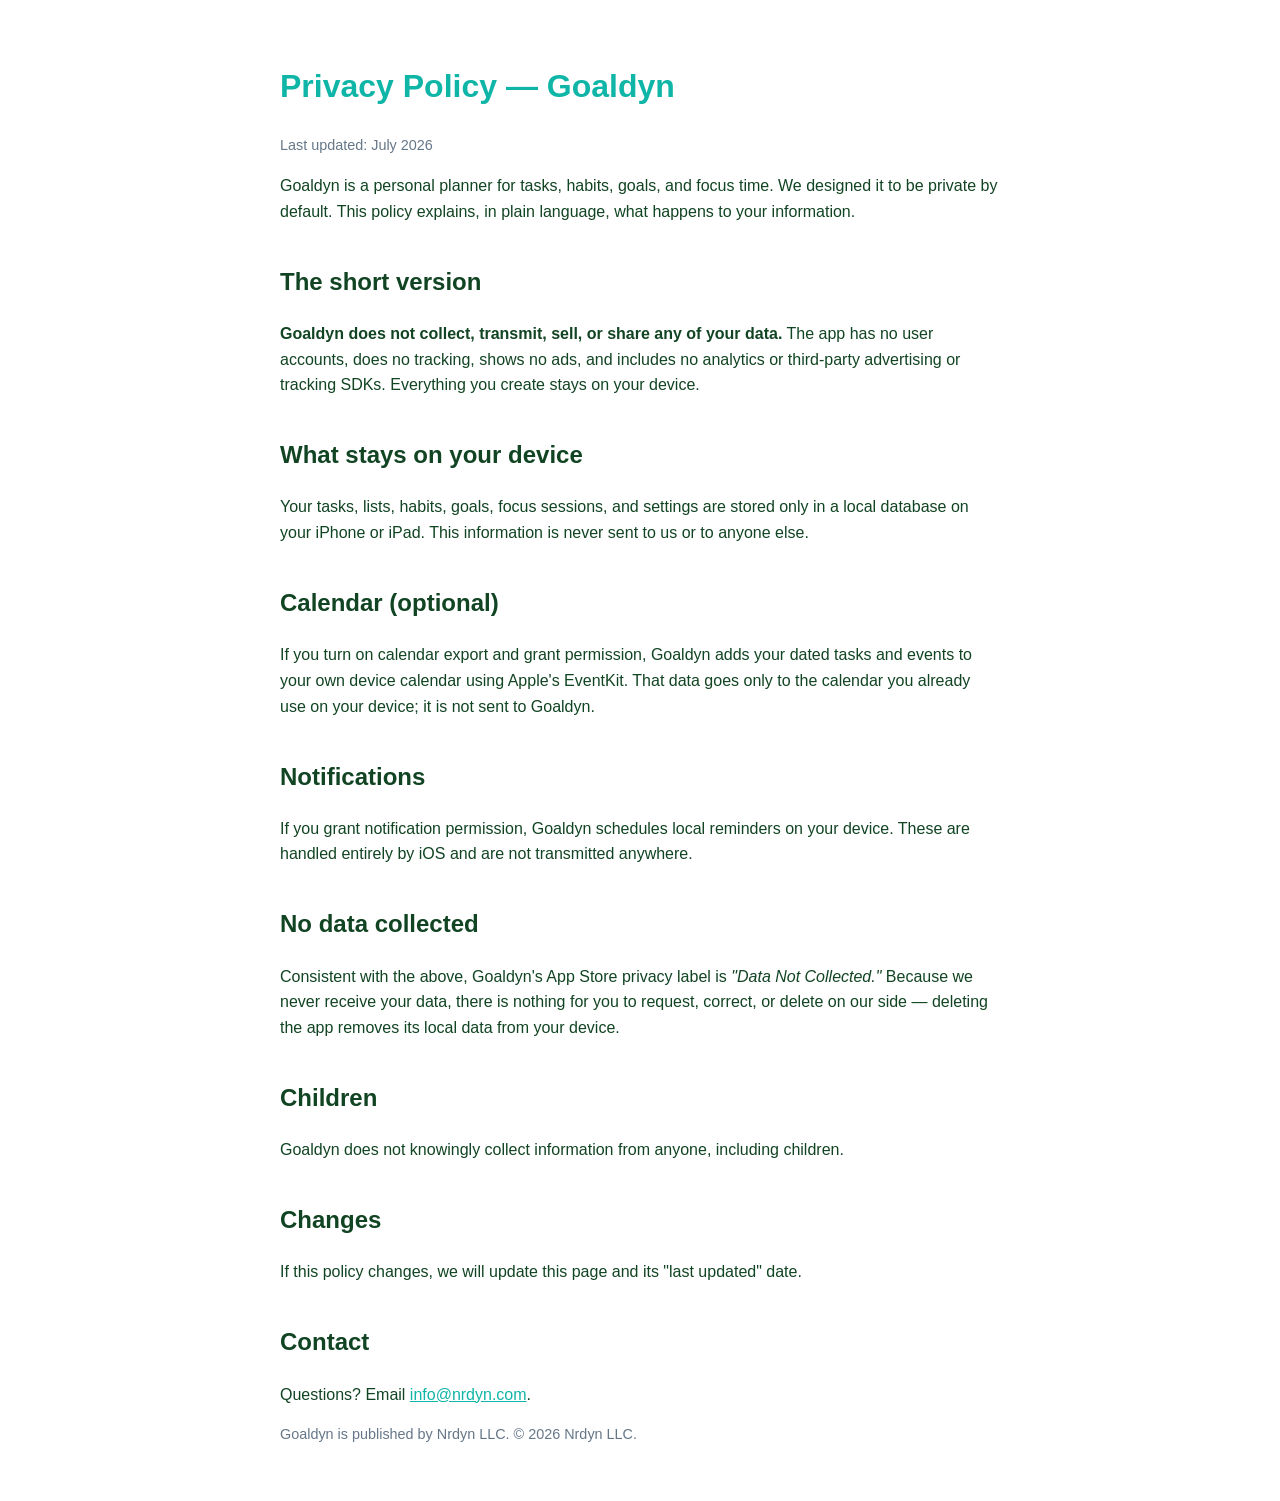
==== privacy.html @ a7f23d6b "Goaldyn legal + support pages" ====
<!doctype html>
<html lang="en">
<head>
<meta charset="utf-8">
<meta name="viewport" content="width=device-width, initial-scale=1">
<title>Goaldyn — Privacy Policy</title>
<style>
  :root { color-scheme: light dark; }
  body { font-family: -apple-system, BlinkMacSystemFont, "Segoe UI", Roboto, Helvetica, Arial, sans-serif;
    max-width: 720px; margin: 0 auto; padding: 40px 20px; line-height: 1.6; color: #142; }
  h1 { color: #0FB5A6; }
  h2 { margin-top: 1.6em; }
  a { color: #0FB5A6; }
  .muted { color: #678; font-size: 0.9em; }
  @media (prefers-color-scheme: dark) { body { color: #dfeeeb; background: #0b1413; } .muted { color: #8aa; } }
</style>
</head>
<body>
  <h1>Privacy Policy — Goaldyn</h1>
  <p class="muted">Last updated: July 2026</p>

  <p>Goaldyn is a personal planner for tasks, habits, goals, and focus time. We designed it to be
  private by default. This policy explains, in plain language, what happens to your information.</p>

  <h2>The short version</h2>
  <p><strong>Goaldyn does not collect, transmit, sell, or share any of your data.</strong> The app has
  no user accounts, does no tracking, shows no ads, and includes no analytics or third‑party
  advertising or tracking SDKs. Everything you create stays on your device.</p>

  <h2>What stays on your device</h2>
  <p>Your tasks, lists, habits, goals, focus sessions, and settings are stored only in a local
  database on your iPhone or iPad. This information is never sent to us or to anyone else.</p>

  <h2>Calendar (optional)</h2>
  <p>If you turn on calendar export and grant permission, Goaldyn adds your dated tasks and events to
  your own device calendar using Apple's EventKit. That data goes only to the calendar you already use
  on your device; it is not sent to Goaldyn.</p>

  <h2>Notifications</h2>
  <p>If you grant notification permission, Goaldyn schedules local reminders on your device. These are
  handled entirely by iOS and are not transmitted anywhere.</p>

  <h2>No data collected</h2>
  <p>Consistent with the above, Goaldyn's App Store privacy label is <em>"Data Not Collected."</em>
  Because we never receive your data, there is nothing for you to request, correct, or delete on our
  side — deleting the app removes its local data from your device.</p>

  <h2>Children</h2>
  <p>Goaldyn does not knowingly collect information from anyone, including children.</p>

  <h2>Changes</h2>
  <p>If this policy changes, we will update this page and its "last updated" date.</p>

  <h2>Contact</h2>
  <p>Questions? Email <a href="mailto:info@nrdyn.com">info@nrdyn.com</a>.</p>
  <p class="muted">Goaldyn is published by Nrdyn LLC. © 2026 Nrdyn LLC.</p>
</body>
</html>
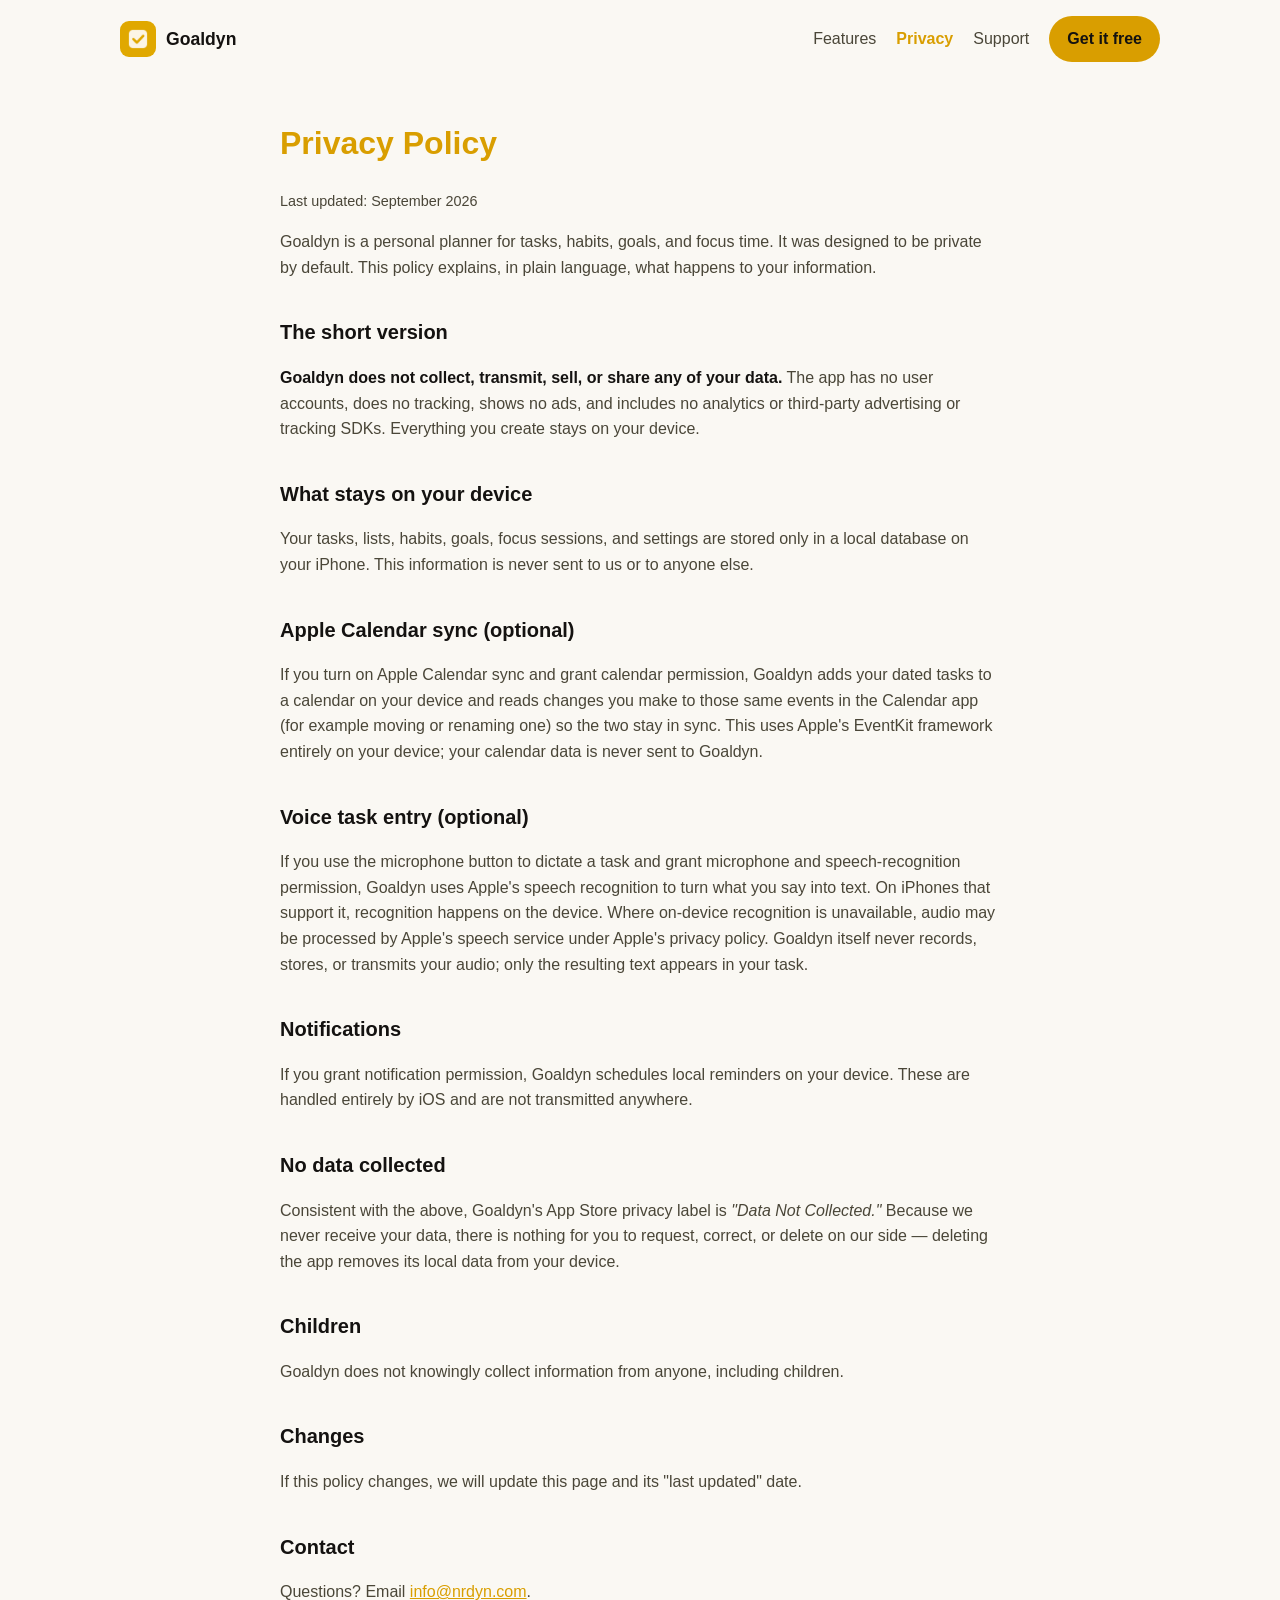
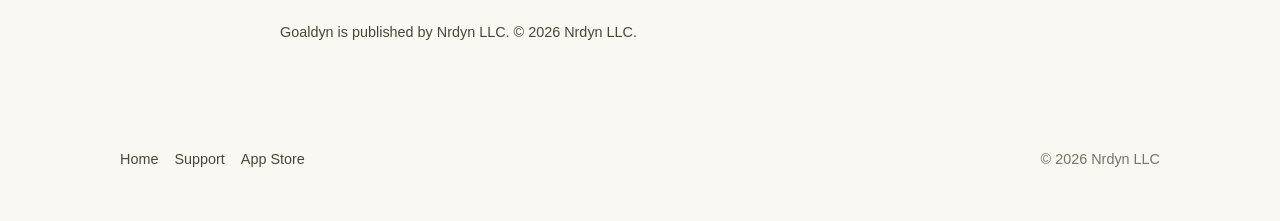
==== commit 20542390: "Landing page for the App Store launch + refreshed privacy/support - index.html: real landing page (h" ====
--- a/privacy.html
+++ b/privacy.html
@@ -3,38 +3,54 @@
 <head>
 <meta charset="utf-8">
 <meta name="viewport" content="width=device-width, initial-scale=1">
-<title>Goaldyn — Privacy Policy</title>
-<style>
-  :root { color-scheme: light dark; }
-  body { font-family: -apple-system, BlinkMacSystemFont, "Segoe UI", Roboto, Helvetica, Arial, sans-serif;
-    max-width: 720px; margin: 0 auto; padding: 40px 20px; line-height: 1.6; color: #142; }
-  h1 { color: #0FB5A6; }
-  h2 { margin-top: 1.6em; }
-  a { color: #0FB5A6; }
-  .muted { color: #678; font-size: 0.9em; }
-  @media (prefers-color-scheme: dark) { body { color: #dfeeeb; background: #0b1413; } .muted { color: #8aa; } }
-</style>
+<title>Privacy Policy — Goaldyn</title>
+<meta name="description" content="Goaldyn's privacy policy: the app collects no data. No account, no tracking, no ads — your tasks, habits, and goals stay on your iPhone.">
+<link rel="canonical" href="https://aldyn-nrdyn.github.io/goaldyn-pages/privacy.html">
+<meta name="theme-color" content="#E0A800">
+<link rel="icon" type="image/png" sizes="64x64" href="assets/favicon-64.png">
+<link rel="apple-touch-icon" href="assets/apple-touch-icon.png">
+<link rel="stylesheet" href="assets/site.css">
 </head>
 <body>
-  <h1>Privacy Policy — Goaldyn</h1>
-  <p class="muted">Last updated: July 2026</p>
+<div class="wrap">
+  <nav class="nav">
+    <a class="brand" href="index.html"><img src="assets/apple-touch-icon.png" alt="" width="36" height="36">Goaldyn</a>
+    <div class="nav-links">
+      <a href="index.html#features">Features</a>
+      <a href="privacy.html" aria-current="page">Privacy</a>
+      <a href="support.html">Support</a>
+      <a class="btn" href="https://apps.apple.com/us/app/goaldyn/id6793334193">Get it free</a>
+    </div>
+  </nav>
+</div>
+<main class="prose">
+  <h1>Privacy Policy</h1>
+  <p class="muted">Last updated: September 2026</p>
 
-  <p>Goaldyn is a personal planner for tasks, habits, goals, and focus time. We designed it to be
+  <p>Goaldyn is a personal planner for tasks, habits, goals, and focus time. It was designed to be
   private by default. This policy explains, in plain language, what happens to your information.</p>
 
   <h2>The short version</h2>
   <p><strong>Goaldyn does not collect, transmit, sell, or share any of your data.</strong> The app has
-  no user accounts, does no tracking, shows no ads, and includes no analytics or third‑party
+  no user accounts, does no tracking, shows no ads, and includes no analytics or third-party
   advertising or tracking SDKs. Everything you create stays on your device.</p>
 
   <h2>What stays on your device</h2>
   <p>Your tasks, lists, habits, goals, focus sessions, and settings are stored only in a local
-  database on your iPhone or iPad. This information is never sent to us or to anyone else.</p>
+  database on your iPhone. This information is never sent to us or to anyone else.</p>
 
-  <h2>Calendar (optional)</h2>
-  <p>If you turn on calendar export and grant permission, Goaldyn adds your dated tasks and events to
-  your own device calendar using Apple's EventKit. That data goes only to the calendar you already use
-  on your device; it is not sent to Goaldyn.</p>
+  <h2>Apple Calendar sync (optional)</h2>
+  <p>If you turn on Apple Calendar sync and grant calendar permission, Goaldyn adds your dated tasks
+  to a calendar on your device and reads changes you make to those same events in the Calendar app
+  (for example moving or renaming one) so the two stay in sync. This uses Apple's EventKit framework
+  entirely on your device; your calendar data is never sent to Goaldyn.</p>
+
+  <h2>Voice task entry (optional)</h2>
+  <p>If you use the microphone button to dictate a task and grant microphone and speech-recognition
+  permission, Goaldyn uses Apple's speech recognition to turn what you say into text. On iPhones
+  that support it, recognition happens on the device. Where on-device recognition is unavailable,
+  audio may be processed by Apple's speech service under Apple's privacy policy. Goaldyn itself
+  never records, stores, or transmits your audio; only the resulting text appears in your task.</p>
 
   <h2>Notifications</h2>
   <p>If you grant notification permission, Goaldyn schedules local reminders on your device. These are
@@ -54,5 +70,12 @@
   <h2>Contact</h2>
   <p>Questions? Email <a href="mailto:info@nrdyn.com">info@nrdyn.com</a>.</p>
   <p class="muted">Goaldyn is published by Nrdyn LLC. © 2026 Nrdyn LLC.</p>
+</main>
+<div class="wrap">
+  <footer>
+    <div><a href="index.html">Home</a><a href="support.html">Support</a><a href="https://apps.apple.com/us/app/goaldyn/id6793334193">App Store</a></div>
+    <div>© 2026 Nrdyn LLC</div>
+  </footer>
+</div>
 </body>
 </html>
--- a/assets/site.css
+++ b/assets/site.css
@@ -0,0 +1,82 @@
+/* Goaldyn site — one stylesheet shared by every page. Palette mirrors the app's golden theme
+   (icon gold #E0A800, accent #D99E00 light / #F5C542 dark, warm off-white paper, near-black ink). */
+:root {
+  color-scheme: light dark;
+  --gold: #E0A800; --accent: #D99E00; --accent-ink: #141210;
+  --bg: #FAF8F3; --surface: #FFFFFF; --ink: #141210; --ink-mid: #4A4638; --ink-soft: #7A7466;
+  --line: #EAE4D6; --radius: 18px; --max: 1080px;
+}
+@media (prefers-color-scheme: dark) {
+  :root { --accent: #F5C542; --bg: #141210; --surface: #1E1B17; --ink: #F5F1E8; --ink-mid: #C9C2B3; --ink-soft: #A69F90; --line: #2C2823; }
+}
+* { box-sizing: border-box; }
+html { scroll-behavior: smooth; }
+body { margin: 0; background: var(--bg); color: var(--ink); line-height: 1.6;
+  font-family: -apple-system, BlinkMacSystemFont, "SF Pro Text", "Segoe UI", Roboto, Helvetica, Arial, sans-serif;
+  -webkit-font-smoothing: antialiased; }
+a { color: var(--accent); }
+img { max-width: 100%; height: auto; display: block; }
+.wrap { max-width: var(--max); margin: 0 auto; padding: 0 20px; }
+.prose { max-width: 760px; margin: 0 auto; padding: 40px 20px 60px; }
+.prose h1 { color: var(--accent); font-size: 2rem; margin-top: 0; }
+.prose h2 { margin-top: 1.8em; font-size: 1.25rem; }
+.prose p, .prose li { color: var(--ink-mid); }
+.prose strong { color: var(--ink); }
+.muted { color: var(--ink-soft); font-size: 0.9em; }
+
+/* nav */
+.nav { display: flex; align-items: center; justify-content: space-between; gap: 16px; padding: 16px 0; }
+.brand { display: flex; align-items: center; gap: 10px; text-decoration: none; color: var(--ink); font-weight: 700; font-size: 1.1rem; }
+.brand img { width: 36px; height: 36px; border-radius: 9px; }
+.nav-links { display: flex; align-items: center; gap: 20px; }
+.nav-links a { color: var(--ink-mid); text-decoration: none; font-weight: 500; }
+.nav-links a:hover { color: var(--ink); }
+.nav-links a[aria-current="page"] { color: var(--accent); font-weight: 700; }
+.btn, .nav-links a.btn { display: inline-flex; align-items: center; justify-content: center; gap: 8px; min-height: 44px; padding: 10px 18px;
+  border-radius: 999px; background: var(--accent); color: var(--accent-ink); font-weight: 700; text-decoration: none; }
+.btn:hover { filter: brightness(1.05); }
+.badge img { height: 54px; width: auto; }
+.badge { display: inline-block; }
+
+/* hero */
+.hero { display: grid; grid-template-columns: 1.15fr 0.85fr; gap: 40px; align-items: center; padding: 48px 0 24px; }
+.hero h1 { font-size: clamp(2.4rem, 5vw, 3.6rem); line-height: 1.05; margin: 12px 0 8px; letter-spacing: -0.02em; }
+.hero .tag { font-size: 1.35rem; color: var(--ink-mid); margin: 0 0 18px; }
+.hero .sub { color: var(--ink-mid); max-width: 520px; margin: 0 0 26px; }
+.hero .cta { display: flex; align-items: center; gap: 18px; flex-wrap: wrap; }
+.hero .fine { color: var(--ink-soft); font-size: 0.9rem; margin-top: 12px; }
+.hero-icon { width: 96px; height: 96px; border-radius: 22px; box-shadow: 0 12px 30px rgba(0,0,0,.18); }
+.phone { border-radius: 40px; border: 10px solid #1a1814; box-shadow: 0 30px 60px rgba(0,0,0,.25); overflow: hidden; background: #000; max-width: 320px; margin: 0 auto; }
+.phone img { display: block; }
+
+/* sections */
+section { padding: 56px 0; }
+.eyebrow { text-transform: uppercase; letter-spacing: .12em; font-size: .78rem; color: var(--accent); font-weight: 700; }
+h2.title { font-size: clamp(1.7rem, 3.2vw, 2.3rem); margin: 6px 0 12px; letter-spacing: -0.01em; }
+.lede { color: var(--ink-mid); max-width: 640px; margin: 0 0 30px; }
+.grid { display: grid; grid-template-columns: repeat(3, 1fr); gap: 18px; }
+.card { background: var(--surface); border: 1px solid var(--line); border-radius: var(--radius); padding: 22px; }
+.card .ico { font-size: 1.6rem; margin-bottom: 8px; }
+.card h3 { margin: 0 0 6px; font-size: 1.08rem; }
+.card p { margin: 0; color: var(--ink-mid); font-size: .97rem; }
+.shots { display: grid; grid-auto-flow: column; grid-auto-columns: minmax(230px, 1fr); gap: 18px; overflow-x: auto; padding: 8px 4px 16px; scroll-snap-type: x mandatory; }
+.shot { scroll-snap-align: start; text-align: center; }
+.shot img { border-radius: 22px; border: 1px solid var(--line); box-shadow: 0 14px 30px rgba(0,0,0,.12); }
+.shot figcaption { margin-top: 10px; color: var(--ink-mid); font-size: .95rem; }
+.privacy { background: var(--surface); border: 1px solid var(--line); border-radius: var(--radius); padding: 32px; display: grid; grid-template-columns: 1fr 1fr; gap: 28px; align-items: center; }
+.privacy ul { margin: 0; padding-left: 18px; color: var(--ink-mid); }
+.cta-band { text-align: center; padding: 64px 20px; border-radius: var(--radius); background: linear-gradient(135deg, #E0A800, #C58C00); color: #141210; }
+.cta-band h2 { margin: 0 0 8px; font-size: 2rem; }
+.cta-band p { margin: 0 0 22px; opacity: .85; }
+footer { padding: 30px 0 50px; color: var(--ink-soft); font-size: .9rem; display: flex; justify-content: space-between; gap: 16px; flex-wrap: wrap; }
+footer a { color: var(--ink-mid); text-decoration: none; margin-right: 16px; }
+
+@media (max-width: 820px) {
+  .hero { grid-template-columns: 1fr; text-align: center; }
+  .hero .sub, .hero .cta { margin-left: auto; margin-right: auto; justify-content: center; }
+  .hero-icon { margin: 0 auto; }
+  .grid { grid-template-columns: 1fr 1fr; }
+  .privacy { grid-template-columns: 1fr; }
+  .nav-links a:not(.btn) { display: none; }
+}
+@media (max-width: 520px) { .grid { grid-template-columns: 1fr; } }
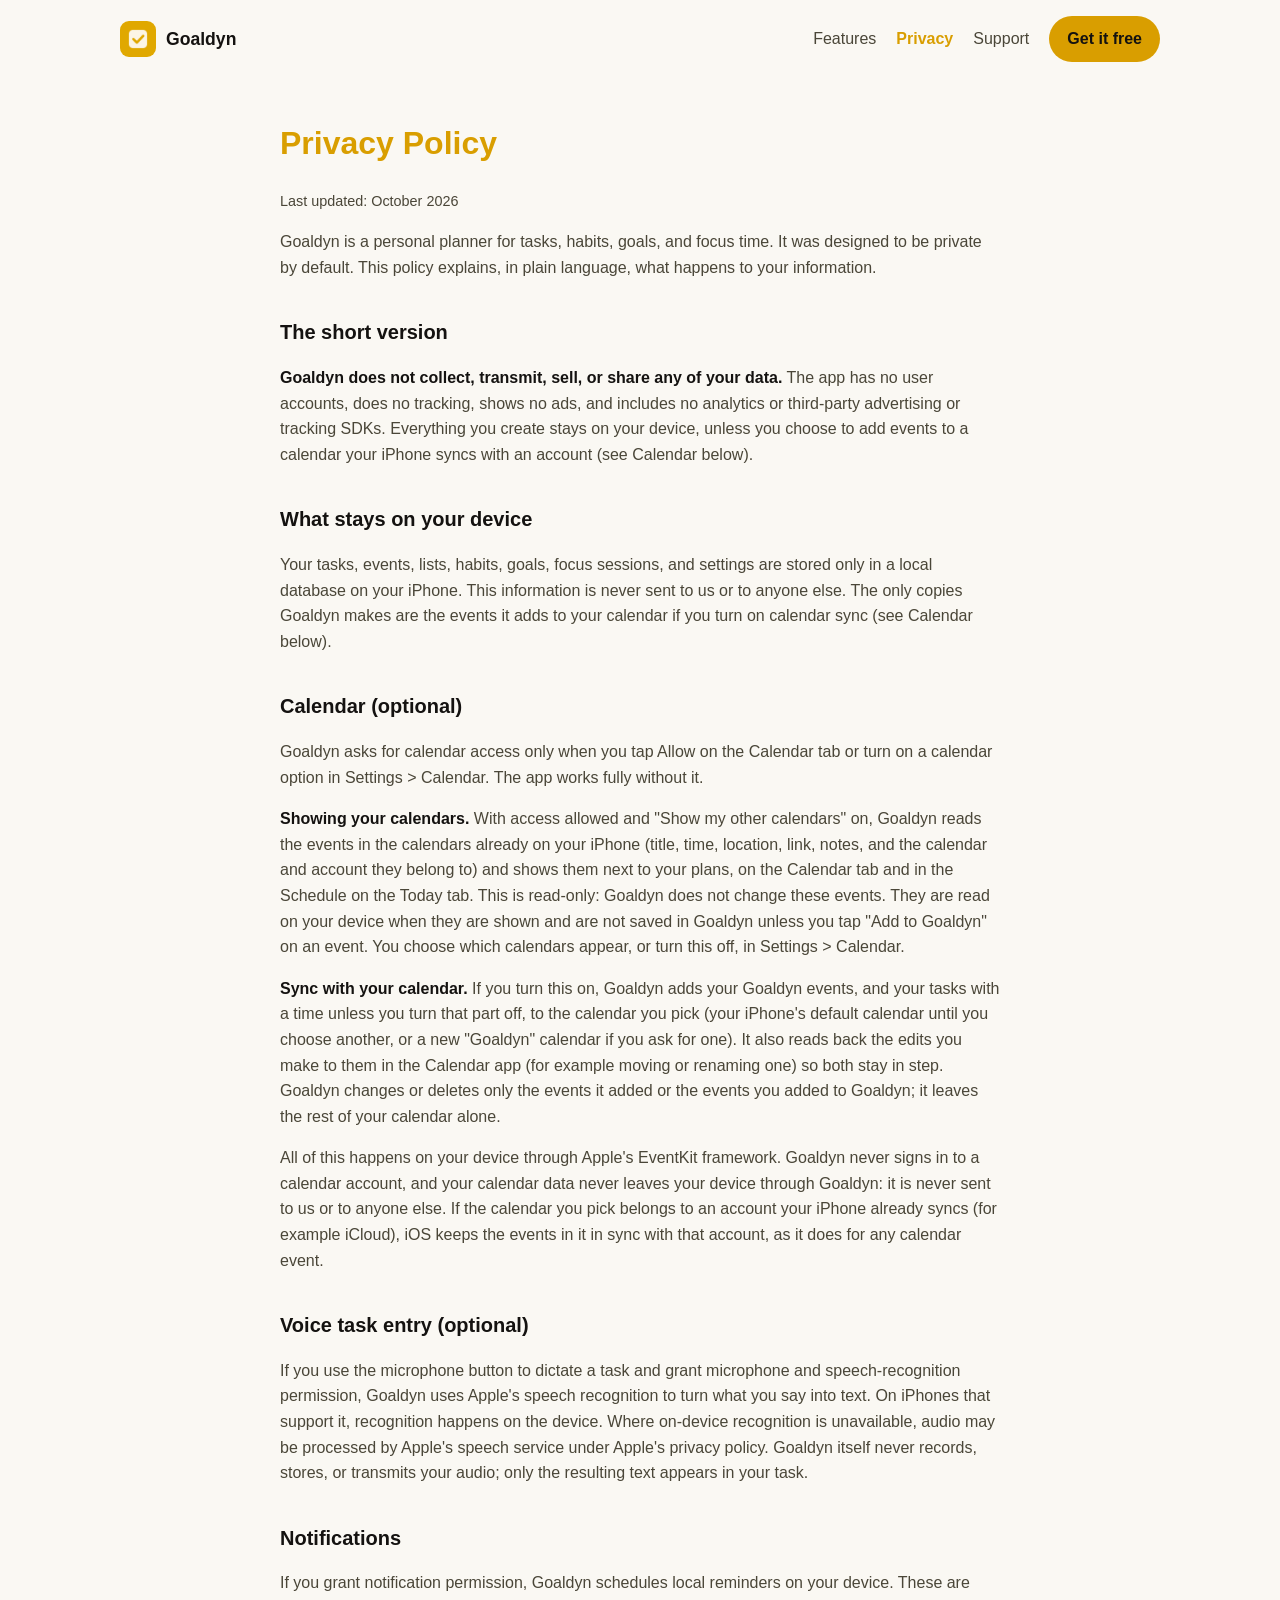
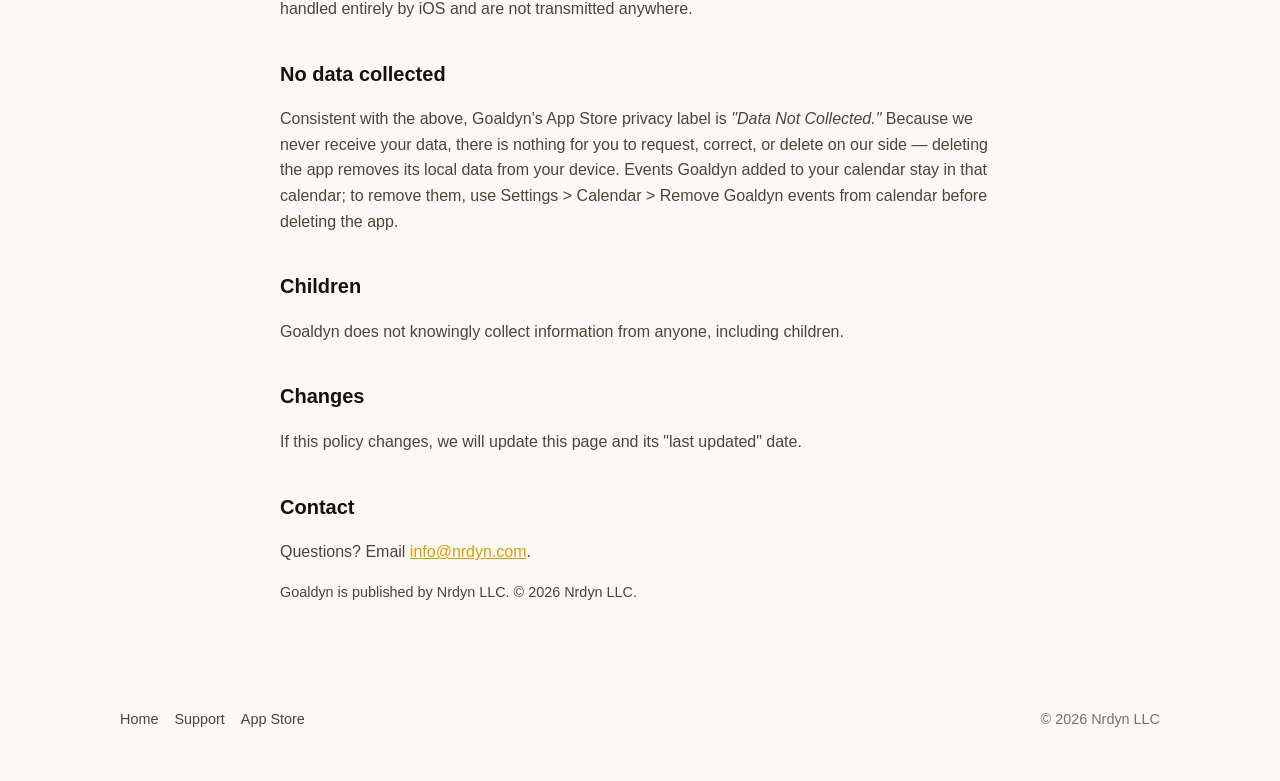
==== commit dd0f0869: "Privacy and support pages: calendar features in 1.1 Privacy policy: the Calendar section now covers " ====
--- a/privacy.html
+++ b/privacy.html
@@ -5,7 +5,7 @@
 <meta name="viewport" content="width=device-width, initial-scale=1">
 <title>Privacy Policy — Goaldyn</title>
 <meta name="description" content="Goaldyn's privacy policy: the app collects no data. No account, no tracking, no ads — your tasks, habits, and goals stay on your iPhone.">
-<link rel="canonical" href="https://aldyn-nrdyn.github.io/goaldyn-pages/privacy.html">
+<link rel="canonical" href="https://goaldyn.nrdyn.com/privacy.html">
 <meta name="theme-color" content="#E0A800">
 <link rel="icon" type="image/png" sizes="64x64" href="assets/favicon-64.png">
 <link rel="apple-touch-icon" href="assets/apple-touch-icon.png">
@@ -25,7 +25,7 @@
 </div>
 <main class="prose">
   <h1>Privacy Policy</h1>
-  <p class="muted">Last updated: September 2026</p>
+  <p class="muted">Last updated: October 2026</p>
 
   <p>Goaldyn is a personal planner for tasks, habits, goals, and focus time. It was designed to be
   private by default. This policy explains, in plain language, what happens to your information.</p>
@@ -33,17 +33,36 @@
   <h2>The short version</h2>
   <p><strong>Goaldyn does not collect, transmit, sell, or share any of your data.</strong> The app has
   no user accounts, does no tracking, shows no ads, and includes no analytics or third-party
-  advertising or tracking SDKs. Everything you create stays on your device.</p>
+  advertising or tracking SDKs. Everything you create stays on your device, unless you choose to add
+  events to a calendar your iPhone syncs with an account (see Calendar below).</p>
 
   <h2>What stays on your device</h2>
-  <p>Your tasks, lists, habits, goals, focus sessions, and settings are stored only in a local
-  database on your iPhone. This information is never sent to us or to anyone else.</p>
+  <p>Your tasks, events, lists, habits, goals, focus sessions, and settings are stored only in a local
+  database on your iPhone. This information is never sent to us or to anyone else. The only copies
+  Goaldyn makes are the events it adds to your calendar if you turn on calendar sync (see Calendar
+  below).</p>
 
-  <h2>Apple Calendar sync (optional)</h2>
-  <p>If you turn on Apple Calendar sync and grant calendar permission, Goaldyn adds your dated tasks
-  to a calendar on your device and reads changes you make to those same events in the Calendar app
-  (for example moving or renaming one) so the two stay in sync. This uses Apple's EventKit framework
-  entirely on your device; your calendar data is never sent to Goaldyn.</p>
+  <h2>Calendar (optional)</h2>
+  <p>Goaldyn asks for calendar access only when you tap Allow on the Calendar tab or turn on a
+  calendar option in Settings &gt; Calendar. The app works fully without it.</p>
+  <p><strong>Showing your calendars.</strong> With access allowed and "Show my other calendars" on,
+  Goaldyn reads the events in the calendars already on your iPhone (title, time, location, link,
+  notes, and the calendar and account they belong to) and shows them next to your plans, on the
+  Calendar tab and in the Schedule on the Today tab. This is read-only: Goaldyn does not change
+  these events. They are read on your device when they are shown and are not saved in Goaldyn unless
+  you tap "Add to Goaldyn" on an event. You choose which calendars appear, or turn this off, in
+  Settings &gt; Calendar.</p>
+  <p><strong>Sync with your calendar.</strong> If you turn this on, Goaldyn adds your Goaldyn events,
+  and your tasks with a time unless you turn that part off, to the calendar you pick (your iPhone's
+  default calendar until you choose another, or a new "Goaldyn" calendar if you ask for one). It
+  also reads back the edits you make to them in the Calendar app (for example moving or renaming
+  one) so both stay in step. Goaldyn changes or deletes only the events it added or the events you
+  added to Goaldyn; it leaves the rest of your calendar alone.</p>
+  <p>All of this happens on your device through Apple's EventKit framework. Goaldyn never signs in
+  to a calendar account, and your calendar data never leaves your device through Goaldyn: it is
+  never sent to us or to anyone else. If the calendar you pick belongs to an account your iPhone
+  already syncs (for example iCloud), iOS keeps the events in it in sync with that account, as it
+  does for any calendar event.</p>
 
   <h2>Voice task entry (optional)</h2>
   <p>If you use the microphone button to dictate a task and grant microphone and speech-recognition
@@ -59,7 +78,9 @@
   <h2>No data collected</h2>
   <p>Consistent with the above, Goaldyn's App Store privacy label is <em>"Data Not Collected."</em>
   Because we never receive your data, there is nothing for you to request, correct, or delete on our
-  side — deleting the app removes its local data from your device.</p>
+  side — deleting the app removes its local data from your device. Events Goaldyn added to your
+  calendar stay in that calendar; to remove them, use Settings &gt; Calendar &gt; Remove Goaldyn
+  events from calendar before deleting the app.</p>
 
   <h2>Children</h2>
   <p>Goaldyn does not knowingly collect information from anyone, including children.</p>
